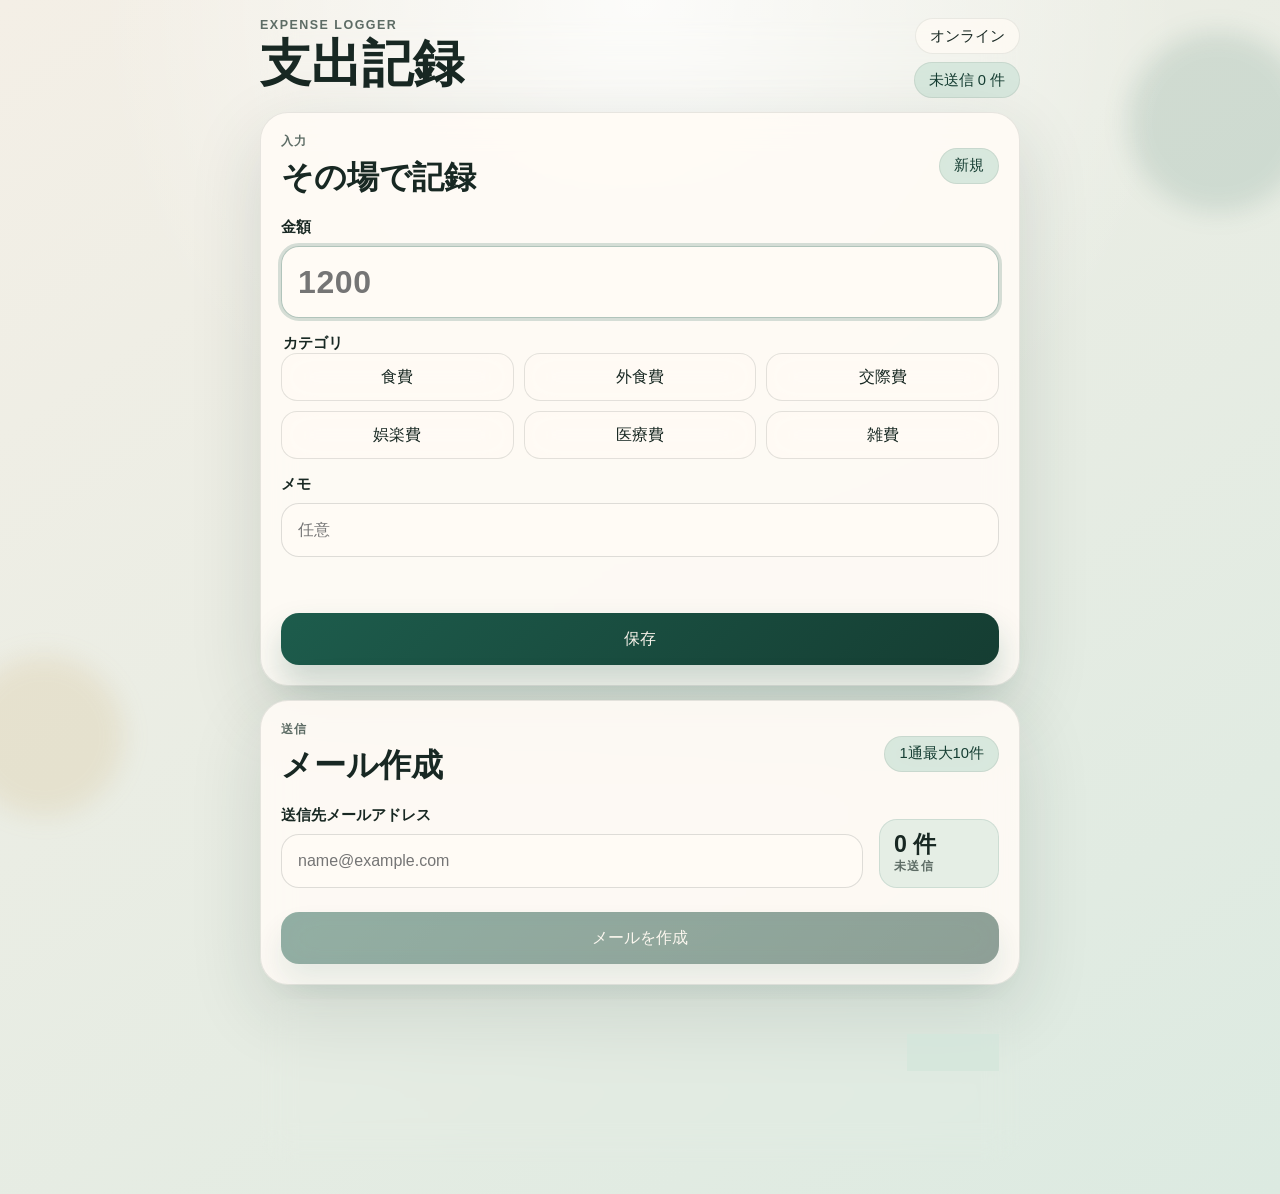
==== index.html @ 238347a6 "Fix:firstcommit" ====
<!doctype html>
<html lang="ja">
  <head>
    <meta charset="utf-8" />
    <meta name="viewport" content="width=device-width, initial-scale=1" />
    <meta name="theme-color" content="#1d5c4c" />
    <meta name="apple-mobile-web-app-capable" content="yes" />
    <meta name="apple-mobile-web-app-status-bar-style" content="default" />

    <title>支出記録</title>
    <meta
      name="description"
      content="外出先の支出を素早く記録し、未送信データをメール作成できる iPhone Safari 向け PWA。"
    />

    <link rel="manifest" href="./manifest.webmanifest" />
    <link rel="icon" type="image/png" sizes="192x192" href="./icons/icon-192.png" />
    <link rel="apple-touch-icon" href="./icons/apple-touch-icon.png" />
    <link rel="stylesheet" href="./styles.css" />
  </head>
  <body>
    <main class="app-shell">
      <header class="topbar">
        <div>
          <p class="eyebrow">Expense Logger</p>
          <h1>支出記録</h1>
        </div>
        <div class="status-group" aria-label="状態">
          <span id="network-status" class="status-pill">確認中</span>
          <span id="unsent-status" class="status-pill status-pill-accent">未送信 0 件</span>
        </div>
      </header>

      <section class="panel entry-panel" aria-labelledby="entry-heading">
        <div class="panel-heading">
          <div>
            <p class="section-label">入力</p>
            <h2 id="entry-heading">その場で記録</h2>
          </div>
          <p id="entry-mode" class="mode-badge">新規</p>
        </div>

        <form id="entry-form" class="entry-form" novalidate>
          <label class="field">
            <span class="field-label">金額</span>
            <input
              id="amount-input"
              name="amount"
              class="field-input field-input-large"
              type="text"
              inputmode="numeric"
              autocomplete="off"
              enterkeyhint="done"
              maxlength="6"
              placeholder="1200"
              required
            />
          </label>

          <fieldset class="field category-field">
            <legend class="field-label">カテゴリ</legend>
            <div id="category-list" class="category-grid" role="radiogroup" aria-label="カテゴリ">
              <button type="button" class="category-chip" data-category="食費">食費</button>
              <button type="button" class="category-chip" data-category="外食費">外食費</button>
              <button type="button" class="category-chip" data-category="交際費">交際費</button>
              <button type="button" class="category-chip" data-category="娯楽費">娯楽費</button>
              <button type="button" class="category-chip" data-category="医療費">医療費</button>
              <button type="button" class="category-chip" data-category="雑費">雑費</button>
            </div>
          </fieldset>

          <label class="field">
            <span class="field-label">メモ</span>
            <input
              id="memo-input"
              name="memo"
              class="field-input"
              type="text"
              maxlength="32"
              autocomplete="off"
              enterkeyhint="done"
              placeholder="任意"
            />
          </label>

          <p id="entry-feedback" class="feedback" role="status" aria-live="polite"></p>

          <div class="action-row">
            <button id="save-button" class="primary-button" type="submit">保存</button>
            <button id="cancel-edit-button" class="secondary-button" type="button" hidden>
              新規に戻す
            </button>
          </div>
        </form>
      </section>

      <section class="panel send-panel" aria-labelledby="send-heading">
        <div class="panel-heading">
          <div>
            <p class="section-label">送信</p>
            <h2 id="send-heading">メール作成</h2>
          </div>
          <p id="batch-status" class="mode-badge">1通最大10件</p>
        </div>

        <div class="send-grid">
          <label class="field">
            <span class="field-label">送信先メールアドレス</span>
            <input
              id="email-input"
              name="email"
              class="field-input"
              type="email"
              inputmode="email"
              autocomplete="off"
              autocapitalize="off"
              spellcheck="false"
              placeholder="name@example.com"
              required
            />
          </label>

          <div class="send-summary">
            <p class="summary-value"><span id="unsent-count">0</span> 件</p>
            <p class="summary-label">未送信</p>
          </div>
        </div>

        <p id="send-feedback" class="feedback" role="status" aria-live="polite"></p>

        <div class="action-row">
          <button id="send-button" class="primary-button" type="button">メールを作成</button>
        </div>
      </section>

      <section class="panel list-panel" aria-labelledby="records-heading">
        <div class="panel-heading">
          <div>
            <p class="section-label">履歴</p>
            <h2 id="records-heading">直近10件</h2>
          </div>
          <p id="total-count-label" class="mode-badge">全体 0 件</p>
        </div>

        <ul id="records-list" class="records-list" aria-live="polite"></ul>
        <p id="records-empty" class="empty-state" hidden>記録はまだありません。</p>
      </section>
    </main>

    <script type="module" src="./app.js"></script>
  </body>
</html>
---- styles.css ----
:root {
  --bg: #f4efe6;
  --bg-deep: #dceae1;
  --panel: rgba(255, 251, 245, 0.9);
  --panel-strong: rgba(255, 251, 245, 0.98);
  --ink: #182823;
  --muted: #5d6c65;
  --line: rgba(24, 40, 35, 0.1);
  --accent: #1d5c4c;
  --accent-deep: #153d32;
  --accent-soft: #d5e6dc;
  --warn: #ad4f2f;
  --shadow: 0 24px 72px rgba(29, 49, 43, 0.14);
  --font-body: "Hiragino Sans", "Yu Gothic UI", "Meiryo", sans-serif;
  --font-display: "Yu Mincho", "Hiragino Mincho ProN", "Times New Roman", serif;
}

* {
  box-sizing: border-box;
}

html {
  color-scheme: light;
}

body {
  margin: 0;
  min-height: 100vh;
  font-family: var(--font-body);
  color: var(--ink);
  background:
    radial-gradient(circle at top, rgba(255, 255, 255, 0.82), transparent 40%),
    linear-gradient(145deg, var(--bg), var(--bg-deep));
}

body::before,
body::after {
  content: "";
  position: fixed;
  border-radius: 999px;
  pointer-events: none;
  z-index: 0;
  filter: blur(12px);
}

body::before {
  top: 32px;
  right: -28px;
  width: 180px;
  height: 180px;
  background: rgba(29, 92, 76, 0.12);
}

body::after {
  bottom: 84px;
  left: -36px;
  width: 160px;
  height: 160px;
  background: rgba(200, 153, 77, 0.14);
}

button,
input {
  font: inherit;
}

button {
  border: 0;
  cursor: pointer;
}

.app-shell {
  position: relative;
  z-index: 1;
  width: min(760px, calc(100% - 20px));
  margin: 0 auto;
  padding: 18px 0 32px;
}

.topbar,
.panel,
.record-button,
.category-chip,
.field-input,
.primary-button,
.secondary-button,
.status-pill,
.mode-badge {
  backdrop-filter: blur(16px);
}

.topbar {
  display: flex;
  align-items: flex-start;
  justify-content: space-between;
  gap: 12px;
  margin-bottom: 14px;
}

.eyebrow,
.section-label,
.summary-label {
  margin: 0;
  font-size: 0.78rem;
  font-weight: 700;
  letter-spacing: 0.12em;
  text-transform: uppercase;
  color: var(--muted);
}

h1,
h2 {
  font-family: var(--font-display);
}

h1 {
  margin: 6px 0 0;
  font-size: clamp(2.2rem, 8vw, 3.2rem);
  line-height: 1.02;
}

h2 {
  margin: 6px 0 0;
  font-size: clamp(1.6rem, 5vw, 2rem);
}

.status-group {
  display: flex;
  flex-direction: column;
  align-items: flex-end;
  gap: 8px;
}

.status-pill,
.mode-badge {
  display: inline-flex;
  align-items: center;
  min-height: 36px;
  padding: 0 14px;
  border-radius: 999px;
  font-size: 0.92rem;
  background: rgba(255, 251, 245, 0.74);
  border: 1px solid rgba(24, 40, 35, 0.08);
}

.status-pill-accent,
.mode-badge {
  color: var(--accent-deep);
  background: rgba(213, 230, 220, 0.92);
}

.panel {
  margin-top: 14px;
  padding: 20px;
  border-radius: 28px;
  background: var(--panel);
  border: 1px solid var(--line);
  box-shadow: var(--shadow);
}

.panel-heading {
  display: flex;
  align-items: flex-start;
  justify-content: space-between;
  gap: 12px;
  margin-bottom: 18px;
}

.entry-form,
.send-grid {
  display: grid;
  gap: 16px;
}

.field {
  display: grid;
  gap: 9px;
}

.field-label {
  font-size: 0.92rem;
  font-weight: 700;
}

.field-input {
  width: 100%;
  min-height: 54px;
  padding: 0 16px;
  border-radius: 18px;
  border: 1px solid rgba(24, 40, 35, 0.14);
  background: var(--panel-strong);
  color: var(--ink);
}

.field-input:focus-visible {
  outline: 3px solid rgba(29, 92, 76, 0.18);
  border-color: rgba(29, 92, 76, 0.34);
}

.field-input-large {
  min-height: 72px;
  font-size: 2rem;
  font-weight: 700;
  letter-spacing: 0.02em;
}

.category-field {
  margin: 0;
  padding: 0;
  border: 0;
}

.category-grid {
  display: grid;
  grid-template-columns: repeat(3, minmax(0, 1fr));
  gap: 10px;
}

.category-chip {
  min-height: 48px;
  padding: 0 12px;
  border-radius: 16px;
  background: rgba(255, 251, 245, 0.82);
  border: 1px solid rgba(24, 40, 35, 0.12);
  color: var(--ink);
  transition: transform 120ms ease, border-color 120ms ease, background 120ms ease;
}

.category-chip:hover {
  transform: translateY(-1px);
}

.category-chip.is-selected {
  color: #f6f1e9;
  background: linear-gradient(135deg, var(--accent), var(--accent-deep));
  border-color: transparent;
}

.feedback {
  min-height: 1.5em;
  margin: 0;
  line-height: 1.6;
  color: var(--muted);
}

.feedback.is-error {
  color: var(--warn);
}

.action-row {
  display: flex;
  gap: 10px;
}

.primary-button,
.secondary-button {
  min-height: 52px;
  padding: 0 18px;
  border-radius: 18px;
  transition: transform 120ms ease, opacity 120ms ease;
}

.primary-button {
  flex: 1;
  color: #f6f1e9;
  background: linear-gradient(135deg, var(--accent), var(--accent-deep));
  box-shadow: 0 18px 32px rgba(29, 92, 76, 0.22);
}

.secondary-button {
  color: var(--accent-deep);
  background: rgba(213, 230, 220, 0.84);
  border: 1px solid rgba(29, 92, 76, 0.16);
}

.primary-button:disabled,
.secondary-button:disabled {
  opacity: 0.48;
  cursor: default;
}

.primary-button:not(:disabled):active,
.secondary-button:not(:disabled):active {
  transform: translateY(1px);
}

.send-panel .send-grid {
  grid-template-columns: minmax(0, 1fr) 120px;
  align-items: end;
}

.send-summary {
  min-height: 54px;
  padding: 12px 14px;
  border-radius: 18px;
  background: rgba(213, 230, 220, 0.6);
  border: 1px solid rgba(29, 92, 76, 0.12);
}

.summary-value {
  margin: 0;
  font-size: 1.45rem;
  font-weight: 700;
  line-height: 1.1;
}

.records-list {
  display: grid;
  gap: 10px;
  margin: 0;
  padding: 0;
  list-style: none;
}

.record-button {
  display: grid;
  width: 100%;
  padding: 16px;
  border-radius: 22px;
  background: rgba(255, 251, 245, 0.78);
  border: 1px solid rgba(24, 40, 35, 0.08);
  text-align: left;
}

.record-top,
.record-bottom {
  display: flex;
  align-items: center;
  justify-content: space-between;
  gap: 12px;
}

.record-bottom {
  margin-top: 10px;
}

.record-amount {
  font-size: 1.35rem;
  font-weight: 700;
}

.record-meta,
.record-memo,
.empty-state {
  margin: 0;
  color: var(--muted);
  line-height: 1.6;
}

.record-memo {
  overflow: hidden;
  text-overflow: ellipsis;
  white-space: nowrap;
}

.record-tag {
  display: inline-flex;
  align-items: center;
  min-height: 30px;
  padding: 0 12px;
  border-radius: 999px;
  font-size: 0.84rem;
  background: rgba(213, 230, 220, 0.72);
  color: var(--accent-deep);
}

.record-tag.is-sent {
  background: rgba(225, 232, 227, 0.92);
  color: #4e5d56;
}

.empty-state {
  padding: 8px 2px 2px;
}

@media (max-width: 640px) {
  .app-shell {
    width: min(100% - 14px, 760px);
    padding: 12px 0 22px;
  }

  .topbar,
  .panel-heading,
  .record-top,
  .record-bottom {
    flex-direction: column;
    align-items: flex-start;
  }

  .status-group {
    width: 100%;
    flex-direction: row;
    flex-wrap: wrap;
    align-items: flex-start;
  }

  .category-grid {
    grid-template-columns: repeat(2, minmax(0, 1fr));
  }

  .send-panel .send-grid,
  .action-row {
    grid-template-columns: 1fr;
    flex-direction: column;
  }

  .primary-button,
  .secondary-button {
    width: 100%;
  }
}
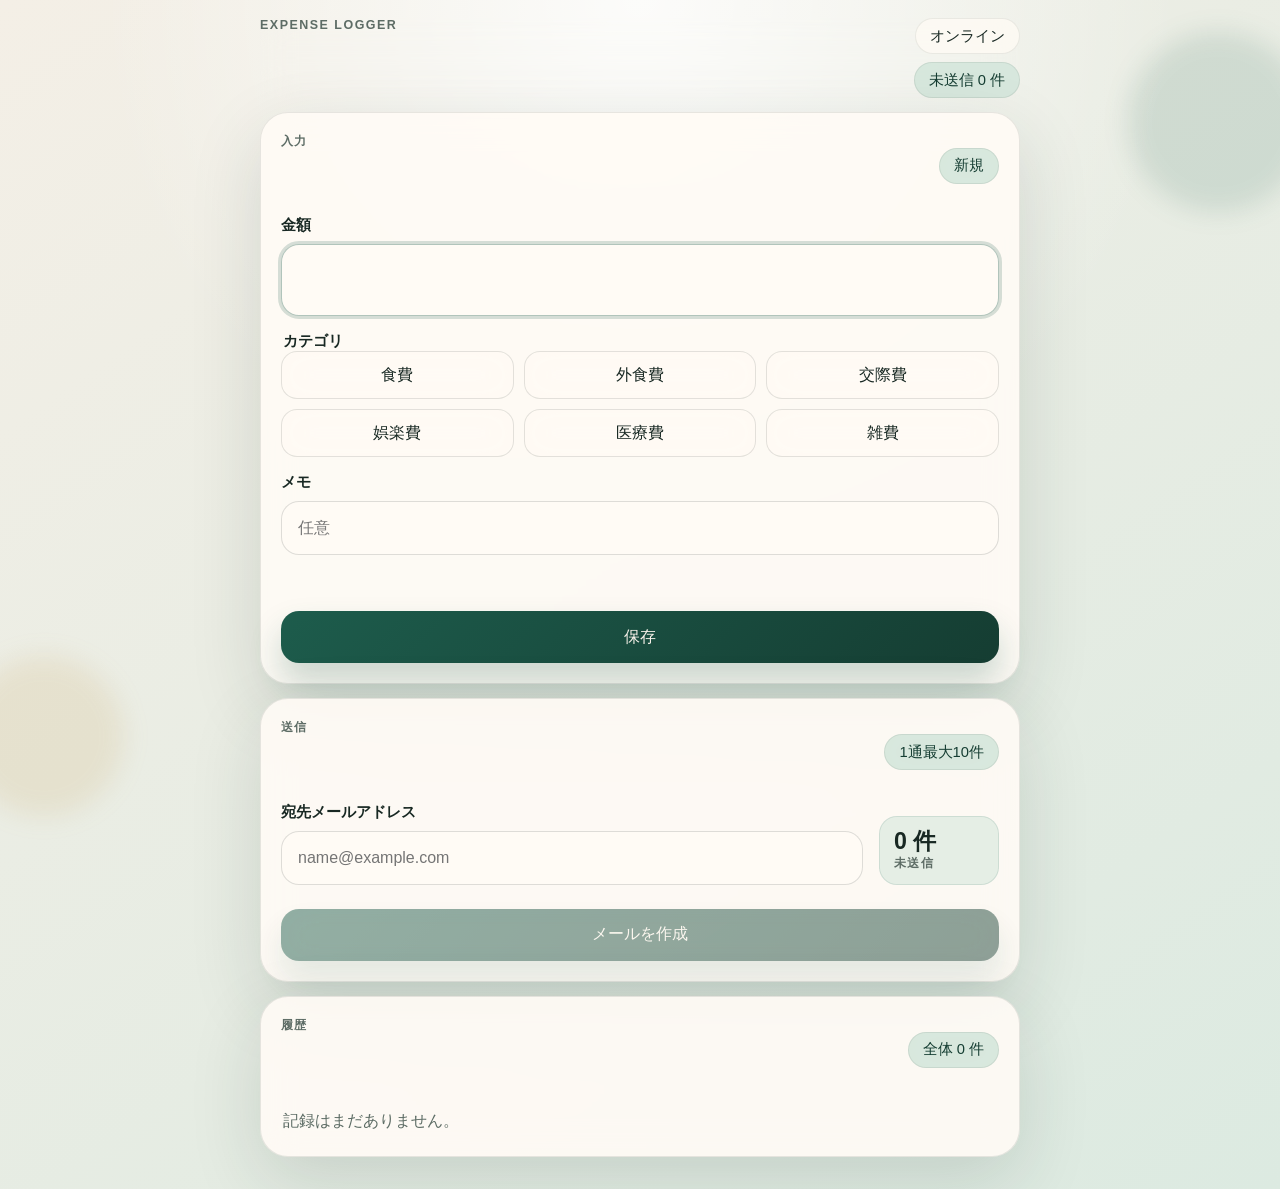
==== commit 30a09b4b: "Fix:表示修正１" ====
--- a/index.html
+++ b/index.html
@@ -23,7 +23,6 @@
       <header class="topbar">
         <div>
           <p class="eyebrow">Expense Logger</p>
-          <h1>支出記録</h1>
         </div>
         <div class="status-group" aria-label="状態">
           <span id="network-status" class="status-pill">確認中</span>
@@ -31,12 +30,9 @@
         </div>
       </header>
 
-      <section class="panel entry-panel" aria-labelledby="entry-heading">
+      <section class="panel entry-panel" aria-label="入力">
         <div class="panel-heading">
-          <div>
-            <p class="section-label">入力</p>
-            <h2 id="entry-heading">その場で記録</h2>
-          </div>
+          <p class="section-label">入力</p>
           <p id="entry-mode" class="mode-badge">新規</p>
         </div>
 
@@ -52,7 +48,6 @@
               autocomplete="off"
               enterkeyhint="done"
               maxlength="6"
-              placeholder="1200"
               required
             />
           </label>
@@ -94,18 +89,15 @@
         </form>
       </section>
 
-      <section class="panel send-panel" aria-labelledby="send-heading">
+      <section class="panel send-panel" aria-label="送信">
         <div class="panel-heading">
-          <div>
-            <p class="section-label">送信</p>
-            <h2 id="send-heading">メール作成</h2>
-          </div>
+          <p class="section-label">送信</p>
           <p id="batch-status" class="mode-badge">1通最大10件</p>
         </div>
 
         <div class="send-grid">
           <label class="field">
-            <span class="field-label">送信先メールアドレス</span>
+            <span class="field-label">宛先メールアドレス</span>
             <input
               id="email-input"
               name="email"
@@ -133,12 +125,9 @@
         </div>
       </section>
 
-      <section class="panel list-panel" aria-labelledby="records-heading">
+      <section class="panel list-panel" aria-label="履歴">
         <div class="panel-heading">
-          <div>
-            <p class="section-label">履歴</p>
-            <h2 id="records-heading">直近10件</h2>
-          </div>
+          <p class="section-label">履歴</p>
           <p id="total-count-label" class="mode-badge">全体 0 件</p>
         </div>
 
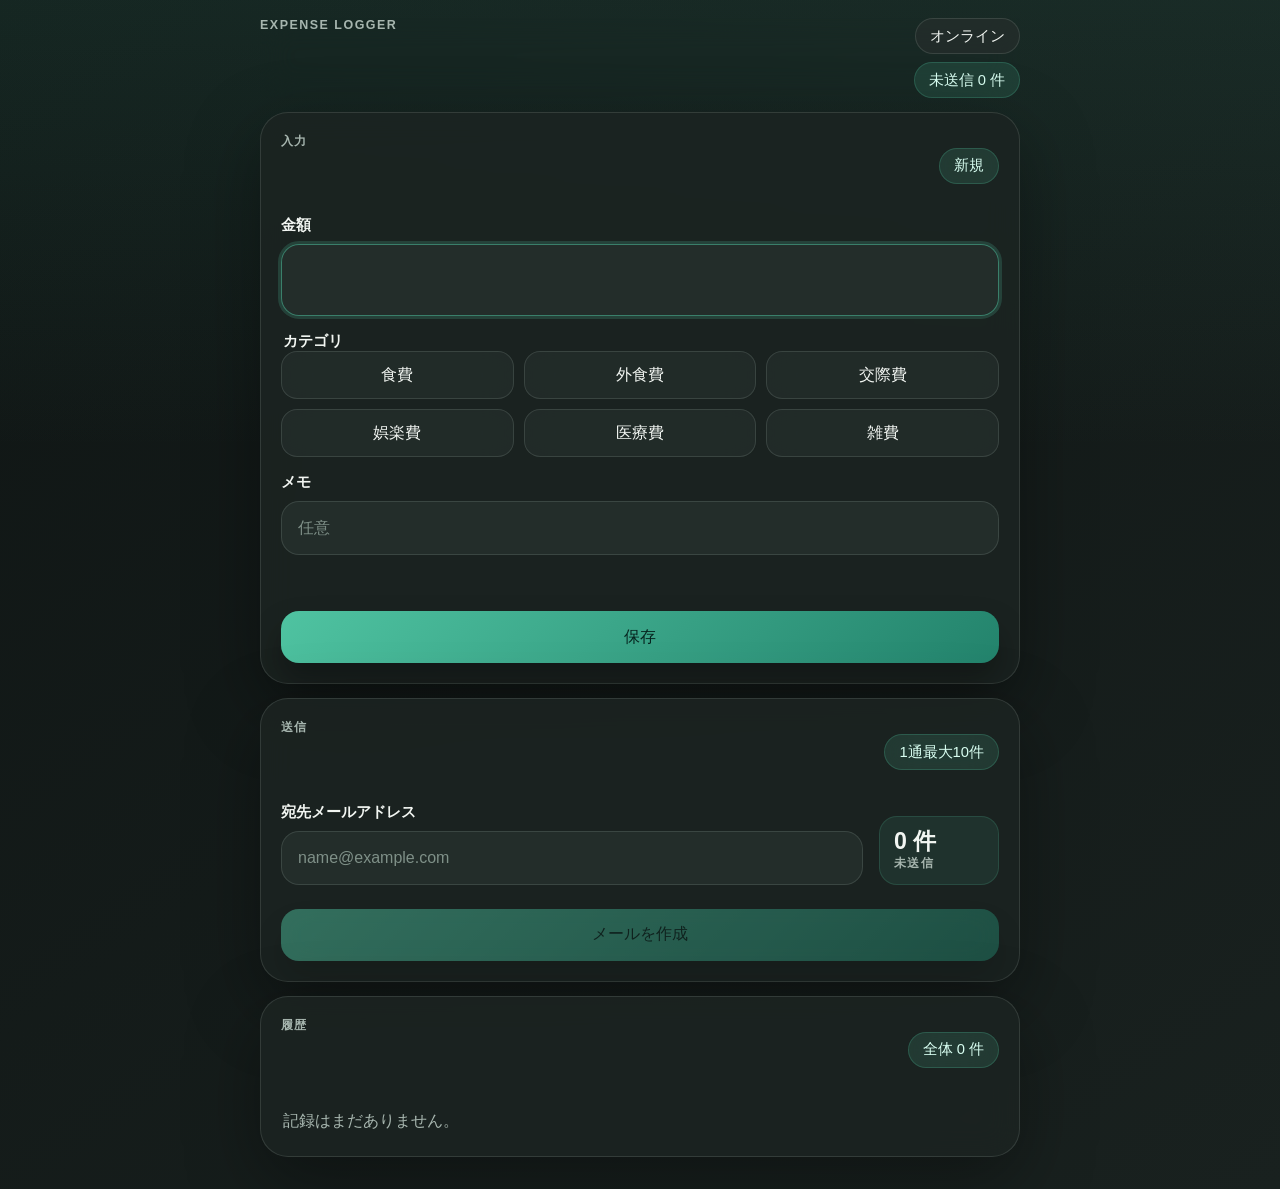
==== commit 7eea4d82: "ダークモード" ====
--- a/index.html
+++ b/index.html
@@ -3,9 +3,9 @@
   <head>
     <meta charset="utf-8" />
     <meta name="viewport" content="width=device-width, initial-scale=1" />
-    <meta name="theme-color" content="#1d5c4c" />
+    <meta name="theme-color" content="#0f1514" />
     <meta name="apple-mobile-web-app-capable" content="yes" />
-    <meta name="apple-mobile-web-app-status-bar-style" content="default" />
+    <meta name="apple-mobile-web-app-status-bar-style" content="black-translucent" />
 
     <title>支出記録</title>
     <meta
@@ -108,7 +108,6 @@
               autocapitalize="off"
               spellcheck="false"
               placeholder="name@example.com"
-              required
             />
           </label>
 
@@ -133,6 +132,25 @@
 
         <ul id="records-list" class="records-list" aria-live="polite"></ul>
         <p id="records-empty" class="empty-state" hidden>記録はまだありません。</p>
+
+        <section id="monthly-summary" class="monthly-summary" aria-label="月次集計" hidden>
+          <div class="monthly-summary-header">
+            <p class="section-label">月次集計</p>
+          </div>
+
+          <div class="monthly-summary-table-wrap">
+            <table class="monthly-summary-table">
+              <thead>
+                <tr>
+                  <th scope="col">費目</th>
+                  <th id="current-month-label" scope="col">今月</th>
+                  <th id="previous-month-label" scope="col">前月</th>
+                </tr>
+              </thead>
+              <tbody id="monthly-summary-body"></tbody>
+            </table>
+          </div>
+        </section>
       </section>
     </main>
 
--- a/styles.css
+++ b/styles.css
@@ -1,16 +1,16 @@
 :root {
-  --bg: #f4efe6;
-  --bg-deep: #dceae1;
-  --panel: rgba(255, 251, 245, 0.9);
-  --panel-strong: rgba(255, 251, 245, 0.98);
-  --ink: #182823;
-  --muted: #5d6c65;
-  --line: rgba(24, 40, 35, 0.1);
-  --accent: #1d5c4c;
-  --accent-deep: #153d32;
-  --accent-soft: #d5e6dc;
-  --warn: #ad4f2f;
-  --shadow: 0 24px 72px rgba(29, 49, 43, 0.14);
+  --bg: #0f1514;
+  --bg-deep: #19211f;
+  --panel: rgba(28, 36, 34, 0.88);
+  --panel-strong: rgba(36, 46, 43, 0.96);
+  --ink: #f2f6f2;
+  --muted: #a7b6af;
+  --line: rgba(230, 244, 237, 0.12);
+  --accent: #4fc3a1;
+  --accent-deep: #23836c;
+  --accent-soft: rgba(79, 195, 161, 0.15);
+  --warn: #ff9b7f;
+  --shadow: 0 24px 72px rgba(0, 0, 0, 0.34);
   --font-body: "Hiragino Sans", "Yu Gothic UI", "Meiryo", sans-serif;
   --font-display: "Yu Mincho", "Hiragino Mincho ProN", "Times New Roman", serif;
 }
@@ -20,7 +20,7 @@
 }
 
 html {
-  color-scheme: light;
+  color-scheme: dark;
 }
 
 body {
@@ -29,34 +29,13 @@
   font-family: var(--font-body);
   color: var(--ink);
   background:
-    radial-gradient(circle at top, rgba(255, 255, 255, 0.82), transparent 40%),
+    linear-gradient(180deg, rgba(79, 195, 161, 0.1), transparent 38%),
     linear-gradient(145deg, var(--bg), var(--bg-deep));
 }
 
 body::before,
 body::after {
-  content: "";
-  position: fixed;
-  border-radius: 999px;
-  pointer-events: none;
-  z-index: 0;
-  filter: blur(12px);
-}
-
-body::before {
-  top: 32px;
-  right: -28px;
-  width: 180px;
-  height: 180px;
-  background: rgba(29, 92, 76, 0.12);
-}
-
-body::after {
-  bottom: 84px;
-  left: -36px;
-  width: 160px;
-  height: 160px;
-  background: rgba(200, 153, 77, 0.14);
+  display: none;
 }
 
 button,
@@ -139,14 +118,15 @@
   padding: 0 14px;
   border-radius: 999px;
   font-size: 0.92rem;
-  background: rgba(255, 251, 245, 0.74);
-  border: 1px solid rgba(24, 40, 35, 0.08);
+  background: rgba(36, 46, 43, 0.78);
+  border: 1px solid var(--line);
 }
 
 .status-pill-accent,
 .mode-badge {
-  color: var(--accent-deep);
-  background: rgba(213, 230, 220, 0.92);
+  color: #d9fff2;
+  background: var(--accent-soft);
+  border-color: rgba(79, 195, 161, 0.24);
 }
 
 .panel {
@@ -187,14 +167,18 @@
   min-height: 54px;
   padding: 0 16px;
   border-radius: 18px;
-  border: 1px solid rgba(24, 40, 35, 0.14);
+  border: 1px solid var(--line);
   background: var(--panel-strong);
   color: var(--ink);
 }
 
+.field-input::placeholder {
+  color: #7f9088;
+}
+
 .field-input:focus-visible {
-  outline: 3px solid rgba(29, 92, 76, 0.18);
-  border-color: rgba(29, 92, 76, 0.34);
+  outline: 3px solid rgba(79, 195, 161, 0.2);
+  border-color: rgba(79, 195, 161, 0.55);
 }
 
 .field-input-large {
@@ -220,8 +204,8 @@
   min-height: 48px;
   padding: 0 12px;
   border-radius: 16px;
-  background: rgba(255, 251, 245, 0.82);
-  border: 1px solid rgba(24, 40, 35, 0.12);
+  background: rgba(36, 46, 43, 0.82);
+  border: 1px solid var(--line);
   color: var(--ink);
   transition: transform 120ms ease, border-color 120ms ease, background 120ms ease;
 }
@@ -231,7 +215,7 @@
 }
 
 .category-chip.is-selected {
-  color: #f6f1e9;
+  color: #06251f;
   background: linear-gradient(135deg, var(--accent), var(--accent-deep));
   border-color: transparent;
 }
@@ -262,15 +246,15 @@
 
 .primary-button {
   flex: 1;
-  color: #f6f1e9;
+  color: #06251f;
   background: linear-gradient(135deg, var(--accent), var(--accent-deep));
-  box-shadow: 0 18px 32px rgba(29, 92, 76, 0.22);
+  box-shadow: 0 18px 32px rgba(0, 0, 0, 0.28);
 }
 
 .secondary-button {
-  color: var(--accent-deep);
-  background: rgba(213, 230, 220, 0.84);
-  border: 1px solid rgba(29, 92, 76, 0.16);
+  color: #d9fff2;
+  background: var(--accent-soft);
+  border: 1px solid rgba(79, 195, 161, 0.24);
 }
 
 .primary-button:disabled,
@@ -293,8 +277,8 @@
   min-height: 54px;
   padding: 12px 14px;
   border-radius: 18px;
-  background: rgba(213, 230, 220, 0.6);
-  border: 1px solid rgba(29, 92, 76, 0.12);
+  background: rgba(79, 195, 161, 0.1);
+  border: 1px solid rgba(79, 195, 161, 0.18);
 }
 
 .summary-value {
@@ -317,9 +301,10 @@
   width: 100%;
   padding: 16px;
   border-radius: 22px;
-  background: rgba(255, 251, 245, 0.78);
-  border: 1px solid rgba(24, 40, 35, 0.08);
+  background: rgba(36, 46, 43, 0.76);
+  border: 1px solid var(--line);
   text-align: left;
+  color: var(--ink);
 }
 
 .record-top,
@@ -360,17 +345,78 @@
   padding: 0 12px;
   border-radius: 999px;
   font-size: 0.84rem;
-  background: rgba(213, 230, 220, 0.72);
-  color: var(--accent-deep);
+  background: rgba(79, 195, 161, 0.14);
+  color: #c9ffef;
 }
 
 .record-tag.is-sent {
-  background: rgba(225, 232, 227, 0.92);
-  color: #4e5d56;
+  background: rgba(167, 182, 175, 0.16);
+  color: #c0cbc6;
 }
 
 .empty-state {
   padding: 8px 2px 2px;
+}
+
+.monthly-summary {
+  margin-top: 18px;
+  padding-top: 18px;
+  border-top: 1px solid var(--line);
+}
+
+.monthly-summary-header {
+  margin-bottom: 12px;
+}
+
+.monthly-summary-table-wrap {
+  overflow-x: auto;
+}
+
+.monthly-summary-table {
+  width: 100%;
+  border-collapse: collapse;
+  table-layout: fixed;
+  background: rgba(36, 46, 43, 0.7);
+  border: 1px solid var(--line);
+  border-radius: 20px;
+  overflow: hidden;
+}
+
+.monthly-summary-table th,
+.monthly-summary-table td {
+  padding: 12px 10px;
+  border-bottom: 1px solid var(--line);
+  text-align: right;
+}
+
+.monthly-summary-table thead th {
+  font-size: 0.88rem;
+  color: var(--muted);
+  background: rgba(79, 195, 161, 0.1);
+}
+
+.monthly-summary-table th:first-child,
+.monthly-summary-table td:first-child {
+  text-align: left;
+}
+
+.monthly-summary-table tbody th {
+  font-weight: 700;
+}
+
+.monthly-summary-table tbody td {
+  font-variant-numeric: tabular-nums;
+}
+
+.monthly-summary-table tbody tr:last-child th,
+.monthly-summary-table tbody tr:last-child td {
+  border-bottom: 0;
+}
+
+.monthly-summary-table .is-total th,
+.monthly-summary-table .is-total td {
+  font-weight: 700;
+  background: rgba(79, 195, 161, 0.12);
 }
 
 @media (max-width: 640px) {
@@ -408,4 +454,10 @@
   .secondary-button {
     width: 100%;
   }
-}
+
+  .monthly-summary-table th,
+  .monthly-summary-table td {
+    padding: 11px 8px;
+    font-size: 0.92rem;
+  }
+}
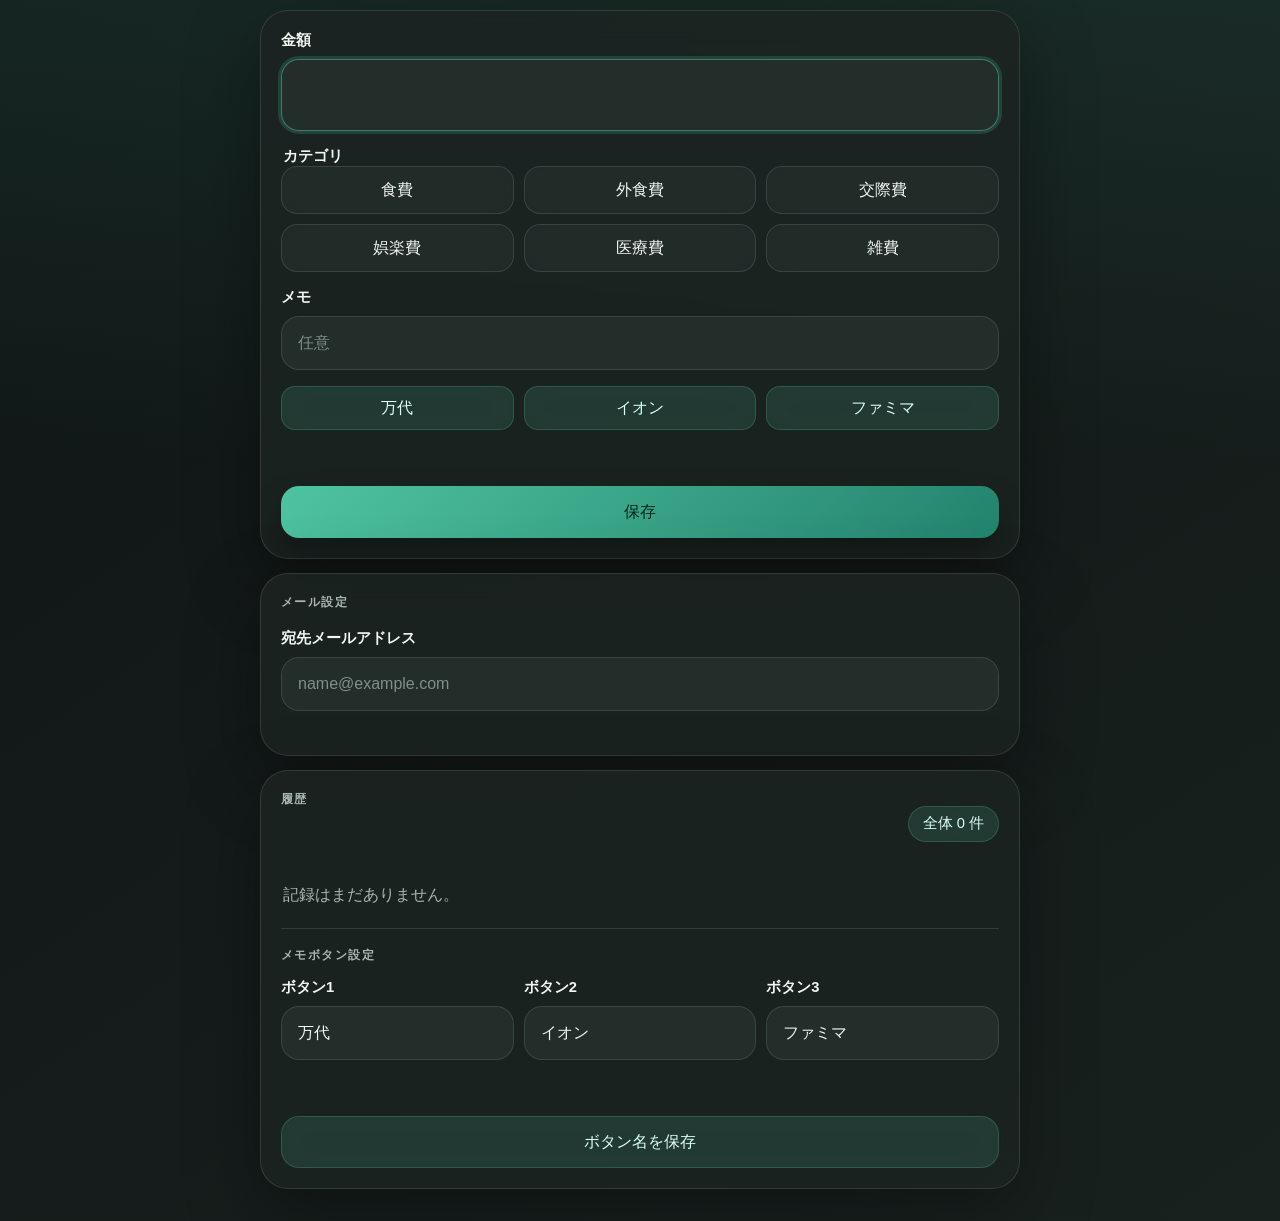
==== commit edb9b7c6: "３ボタン追加" ====
--- a/index.html
+++ b/index.html
@@ -10,7 +10,7 @@
     <title>支出記録</title>
     <meta
       name="description"
-      content="外出先の支出を素早く記録し、未送信データをメール作成できる iPhone Safari 向け PWA。"
+      content="外出先の支出を素早く記録し、記録内容をメール作成できる iPhone Safari 向け PWA。"
     />
 
     <link rel="manifest" href="./manifest.webmanifest" />
@@ -20,22 +20,7 @@
   </head>
   <body>
     <main class="app-shell">
-      <header class="topbar">
-        <div>
-          <p class="eyebrow">Expense Logger</p>
-        </div>
-        <div class="status-group" aria-label="状態">
-          <span id="network-status" class="status-pill">確認中</span>
-          <span id="unsent-status" class="status-pill status-pill-accent">未送信 0 件</span>
-        </div>
-      </header>
-
       <section class="panel entry-panel" aria-label="入力">
-        <div class="panel-heading">
-          <p class="section-label">入力</p>
-          <p id="entry-mode" class="mode-badge">新規</p>
-        </div>
-
         <form id="entry-form" class="entry-form" novalidate>
           <label class="field">
             <span class="field-label">金額</span>
@@ -78,6 +63,12 @@
             />
           </label>
 
+          <div id="memo-preset-list" class="memo-preset-grid" aria-label="メモ定型">
+            <button type="button" class="memo-preset-button" data-preset-index="0">万代</button>
+            <button type="button" class="memo-preset-button" data-preset-index="1">イオン</button>
+            <button type="button" class="memo-preset-button" data-preset-index="2">ファミマ</button>
+          </div>
+
           <p id="entry-feedback" class="feedback" role="status" aria-live="polite"></p>
 
           <div class="action-row">
@@ -89,39 +80,27 @@
         </form>
       </section>
 
-      <section class="panel send-panel" aria-label="送信">
+      <section class="panel email-panel" aria-label="メール設定">
         <div class="panel-heading">
-          <p class="section-label">送信</p>
-          <p id="batch-status" class="mode-badge">1通最大10件</p>
+          <p class="section-label">メール設定</p>
         </div>
 
-        <div class="send-grid">
-          <label class="field">
-            <span class="field-label">宛先メールアドレス</span>
-            <input
-              id="email-input"
-              name="email"
-              class="field-input"
-              type="email"
-              inputmode="email"
-              autocomplete="off"
-              autocapitalize="off"
-              spellcheck="false"
-              placeholder="name@example.com"
-            />
-          </label>
+        <label class="field">
+          <span class="field-label">宛先メールアドレス</span>
+          <input
+            id="email-input"
+            name="email"
+            class="field-input"
+            type="email"
+            inputmode="email"
+            autocomplete="off"
+            autocapitalize="off"
+            spellcheck="false"
+            placeholder="name@example.com"
+          />
+        </label>
 
-          <div class="send-summary">
-            <p class="summary-value"><span id="unsent-count">0</span> 件</p>
-            <p class="summary-label">未送信</p>
-          </div>
-        </div>
-
-        <p id="send-feedback" class="feedback" role="status" aria-live="polite"></p>
-
-        <div class="action-row">
-          <button id="send-button" class="primary-button" type="button">メールを作成</button>
-        </div>
+        <p id="email-feedback" class="feedback" role="status" aria-live="polite"></p>
       </section>
 
       <section class="panel list-panel" aria-label="履歴">
@@ -151,6 +130,32 @@
             </table>
           </div>
         </section>
+
+        <section class="memo-preset-settings" aria-label="メモボタン設定">
+          <div class="memo-preset-settings-header">
+            <p class="section-label">メモボタン設定</p>
+          </div>
+
+          <form id="memo-preset-settings-form" class="memo-preset-settings-form" novalidate>
+            <div class="memo-preset-settings-list">
+              <label class="field">
+                <span class="field-label">ボタン1</span>
+                <input class="field-input memo-preset-name-input" type="text" maxlength="32" autocomplete="off" data-preset-index="0" />
+              </label>
+              <label class="field">
+                <span class="field-label">ボタン2</span>
+                <input class="field-input memo-preset-name-input" type="text" maxlength="32" autocomplete="off" data-preset-index="1" />
+              </label>
+              <label class="field">
+                <span class="field-label">ボタン3</span>
+                <input class="field-input memo-preset-name-input" type="text" maxlength="32" autocomplete="off" data-preset-index="2" />
+              </label>
+            </div>
+
+            <p id="memo-preset-settings-feedback" class="feedback" role="status" aria-live="polite"></p>
+            <button class="secondary-button memo-preset-save-button" type="submit">ボタン名を保存</button>
+          </form>
+        </section>
       </section>
     </main>
 
--- a/styles.css
+++ b/styles.css
@@ -12,7 +12,6 @@
   --warn: #ff9b7f;
   --shadow: 0 24px 72px rgba(0, 0, 0, 0.34);
   --font-body: "Hiragino Sans", "Yu Gothic UI", "Meiryo", sans-serif;
-  --font-display: "Yu Mincho", "Hiragino Mincho ProN", "Times New Roman", serif;
 }
 
 * {
@@ -53,32 +52,21 @@
   z-index: 1;
   width: min(760px, calc(100% - 20px));
   margin: 0 auto;
-  padding: 18px 0 32px;
-}
-
-.topbar,
+  padding: 10px 0 32px;
+}
+
 .panel,
 .record-button,
 .category-chip,
+.memo-preset-button,
 .field-input,
 .primary-button,
 .secondary-button,
-.status-pill,
 .mode-badge {
   backdrop-filter: blur(16px);
 }
 
-.topbar {
-  display: flex;
-  align-items: flex-start;
-  justify-content: space-between;
-  gap: 12px;
-  margin-bottom: 14px;
-}
-
-.eyebrow,
-.section-label,
-.summary-label {
+.section-label {
   margin: 0;
   font-size: 0.78rem;
   font-weight: 700;
@@ -87,30 +75,6 @@
   color: var(--muted);
 }
 
-h1,
-h2 {
-  font-family: var(--font-display);
-}
-
-h1 {
-  margin: 6px 0 0;
-  font-size: clamp(2.2rem, 8vw, 3.2rem);
-  line-height: 1.02;
-}
-
-h2 {
-  margin: 6px 0 0;
-  font-size: clamp(1.6rem, 5vw, 2rem);
-}
-
-.status-group {
-  display: flex;
-  flex-direction: column;
-  align-items: flex-end;
-  gap: 8px;
-}
-
-.status-pill,
 .mode-badge {
   display: inline-flex;
   align-items: center;
@@ -122,7 +86,6 @@
   border: 1px solid var(--line);
 }
 
-.status-pill-accent,
 .mode-badge {
   color: #d9fff2;
   background: var(--accent-soft);
@@ -136,6 +99,10 @@
   background: var(--panel);
   border: 1px solid var(--line);
   box-shadow: var(--shadow);
+}
+
+.entry-panel {
+  margin-top: 0;
 }
 
 .panel-heading {
@@ -147,7 +114,7 @@
 }
 
 .entry-form,
-.send-grid {
+.memo-preset-settings-form {
   display: grid;
   gap: 16px;
 }
@@ -218,6 +185,25 @@
   color: #06251f;
   background: linear-gradient(135deg, var(--accent), var(--accent-deep));
   border-color: transparent;
+}
+
+.memo-preset-grid {
+  display: grid;
+  grid-template-columns: repeat(3, minmax(0, 1fr));
+  gap: 10px;
+}
+
+.memo-preset-button {
+  min-height: 44px;
+  padding: 0 12px;
+  border-radius: 14px;
+  color: #d9fff2;
+  background: var(--accent-soft);
+  border: 1px solid rgba(79, 195, 161, 0.24);
+}
+
+.memo-preset-button:active {
+  transform: translateY(1px);
 }
 
 .feedback {
@@ -268,26 +254,6 @@
   transform: translateY(1px);
 }
 
-.send-panel .send-grid {
-  grid-template-columns: minmax(0, 1fr) 120px;
-  align-items: end;
-}
-
-.send-summary {
-  min-height: 54px;
-  padding: 12px 14px;
-  border-radius: 18px;
-  background: rgba(79, 195, 161, 0.1);
-  border: 1px solid rgba(79, 195, 161, 0.18);
-}
-
-.summary-value {
-  margin: 0;
-  font-size: 1.45rem;
-  font-weight: 700;
-  line-height: 1.1;
-}
-
 .records-list {
   display: grid;
   gap: 10px;
@@ -338,22 +304,6 @@
   white-space: nowrap;
 }
 
-.record-tag {
-  display: inline-flex;
-  align-items: center;
-  min-height: 30px;
-  padding: 0 12px;
-  border-radius: 999px;
-  font-size: 0.84rem;
-  background: rgba(79, 195, 161, 0.14);
-  color: #c9ffef;
-}
-
-.record-tag.is-sent {
-  background: rgba(167, 182, 175, 0.16);
-  color: #c0cbc6;
-}
-
 .empty-state {
   padding: 8px 2px 2px;
 }
@@ -419,13 +369,32 @@
   background: rgba(79, 195, 161, 0.12);
 }
 
+.memo-preset-settings {
+  margin-top: 18px;
+  padding-top: 18px;
+  border-top: 1px solid var(--line);
+}
+
+.memo-preset-settings-header {
+  margin-bottom: 14px;
+}
+
+.memo-preset-settings-list {
+  display: grid;
+  grid-template-columns: repeat(3, minmax(0, 1fr));
+  gap: 10px;
+}
+
+.memo-preset-save-button {
+  width: 100%;
+}
+
 @media (max-width: 640px) {
   .app-shell {
     width: min(100% - 14px, 760px);
-    padding: 12px 0 22px;
-  }
-
-  .topbar,
+    padding: 7px 0 22px;
+  }
+
   .panel-heading,
   .record-top,
   .record-bottom {
@@ -433,21 +402,16 @@
     align-items: flex-start;
   }
 
-  .status-group {
-    width: 100%;
-    flex-direction: row;
-    flex-wrap: wrap;
-    align-items: flex-start;
-  }
-
   .category-grid {
     grid-template-columns: repeat(2, minmax(0, 1fr));
   }
 
-  .send-panel .send-grid,
   .action-row {
+    flex-direction: column;
+  }
+
+  .memo-preset-settings-list {
     grid-template-columns: 1fr;
-    flex-direction: column;
   }
 
   .primary-button,
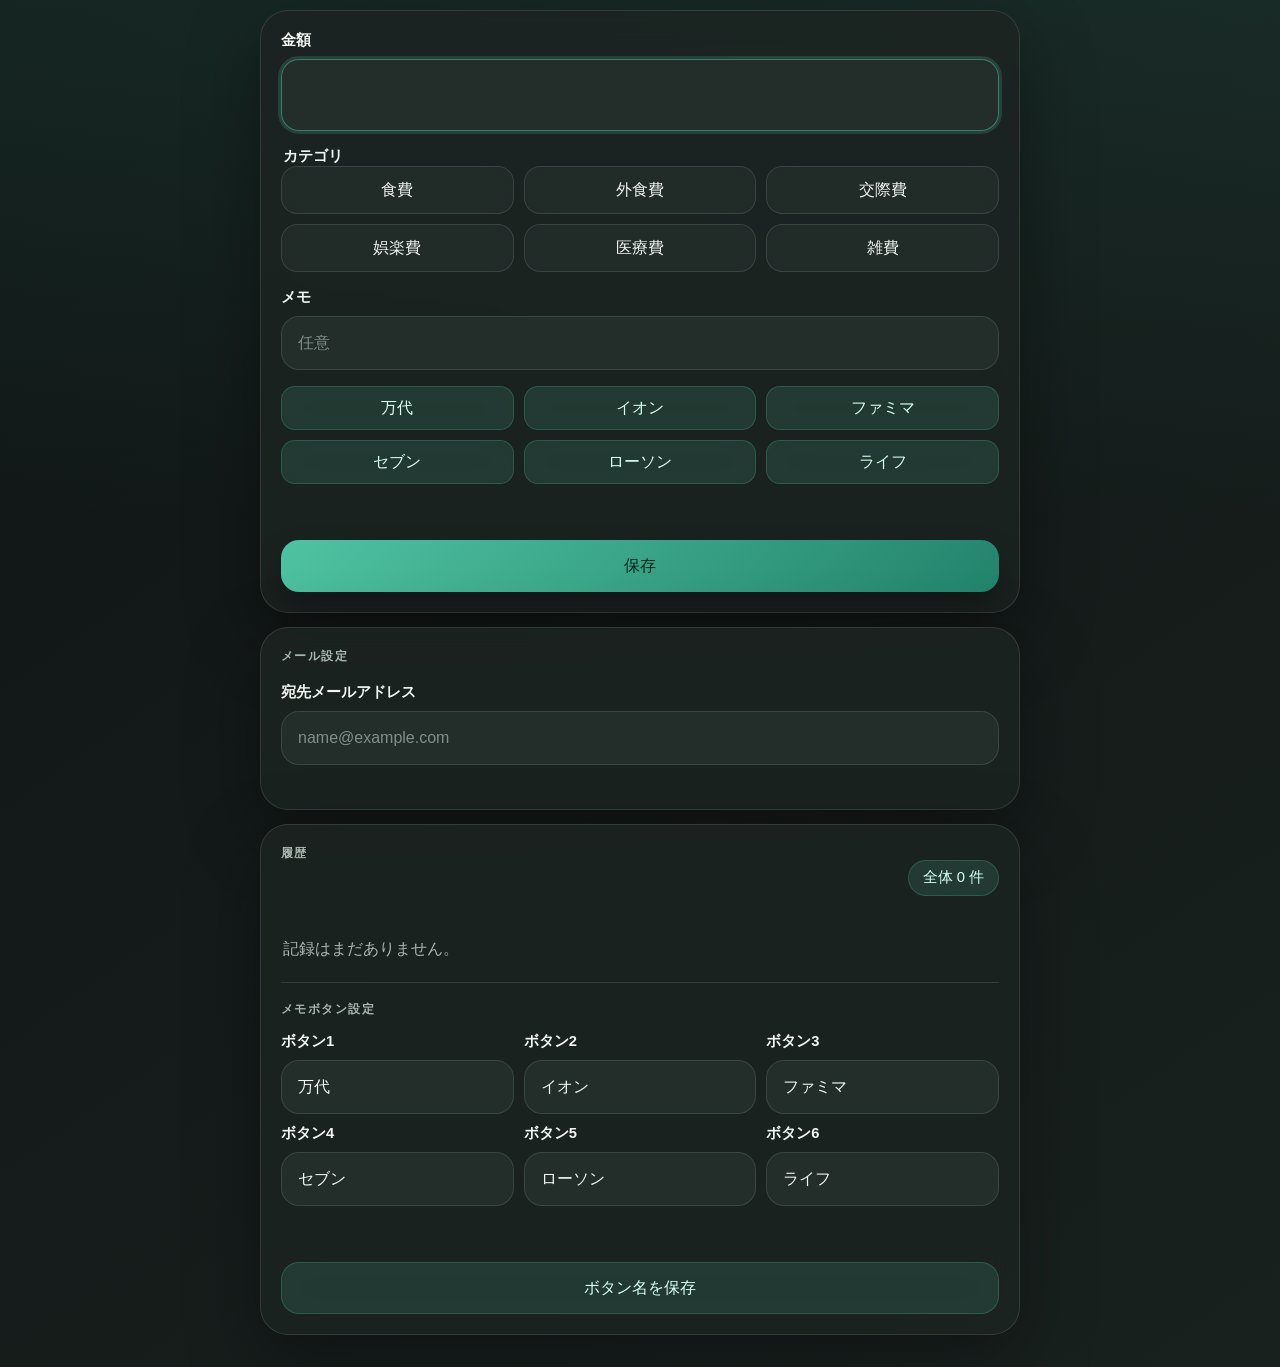
==== commit d1debc9d: "ボタン+３個" ====
--- a/index.html
+++ b/index.html
@@ -67,6 +67,9 @@
             <button type="button" class="memo-preset-button" data-preset-index="0">万代</button>
             <button type="button" class="memo-preset-button" data-preset-index="1">イオン</button>
             <button type="button" class="memo-preset-button" data-preset-index="2">ファミマ</button>
+            <button type="button" class="memo-preset-button" data-preset-index="3">セブン</button>
+            <button type="button" class="memo-preset-button" data-preset-index="4">ローソン</button>
+            <button type="button" class="memo-preset-button" data-preset-index="5">ライフ</button>
           </div>
 
           <p id="entry-feedback" class="feedback" role="status" aria-live="polite"></p>
@@ -150,6 +153,18 @@
                 <span class="field-label">ボタン3</span>
                 <input class="field-input memo-preset-name-input" type="text" maxlength="32" autocomplete="off" data-preset-index="2" />
               </label>
+              <label class="field">
+                <span class="field-label">ボタン4</span>
+                <input class="field-input memo-preset-name-input" type="text" maxlength="32" autocomplete="off" data-preset-index="3" />
+              </label>
+              <label class="field">
+                <span class="field-label">ボタン5</span>
+                <input class="field-input memo-preset-name-input" type="text" maxlength="32" autocomplete="off" data-preset-index="4" />
+              </label>
+              <label class="field">
+                <span class="field-label">ボタン6</span>
+                <input class="field-input memo-preset-name-input" type="text" maxlength="32" autocomplete="off" data-preset-index="5" />
+              </label>
             </div>
 
             <p id="memo-preset-settings-feedback" class="feedback" role="status" aria-live="polite"></p>
